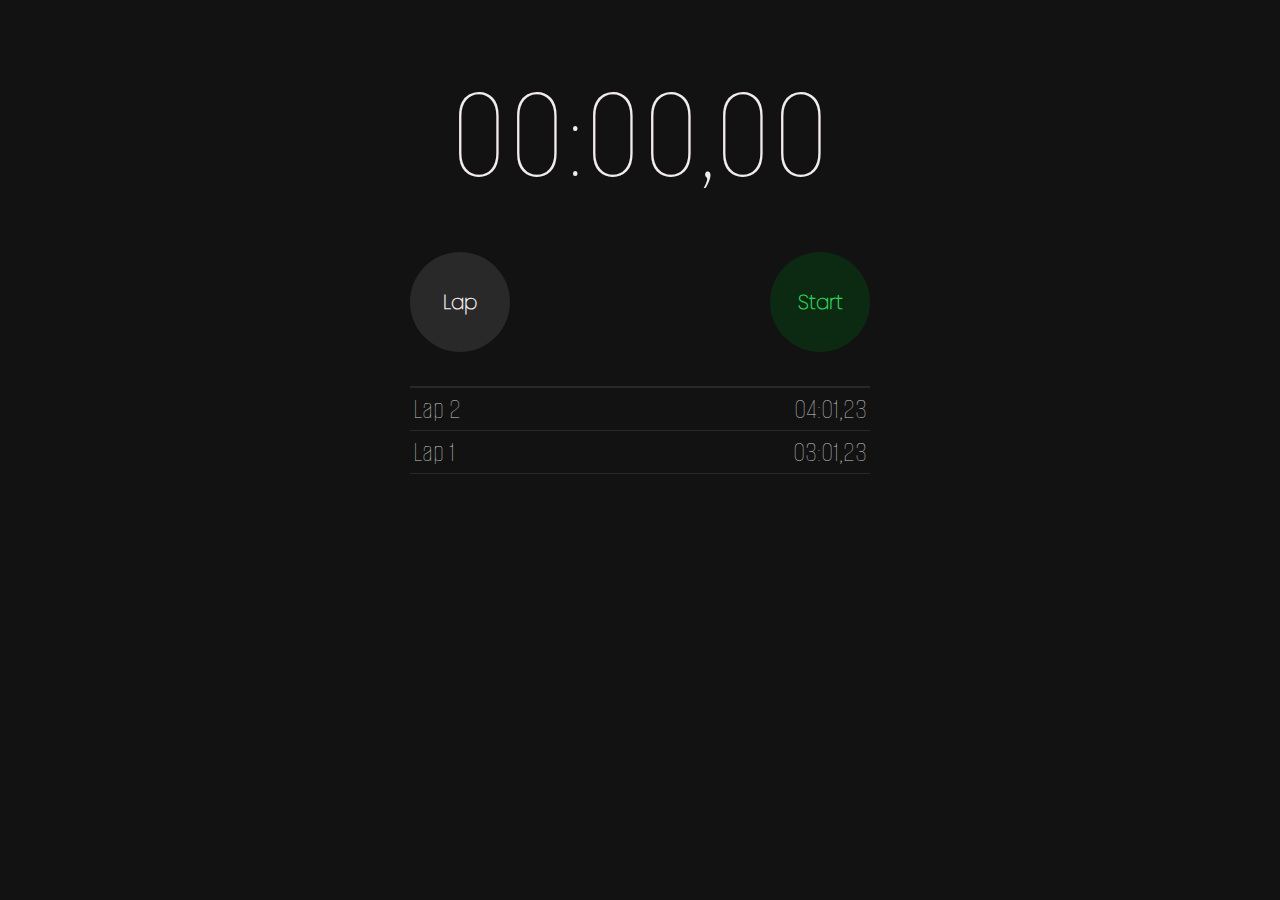
==== index.html @ 2b6213bd "full style" ====
<!DOCTYPE html>
<html lang="en">

<head>
    <meta charset="UTF-8">
    <meta http-equiv="X-UA-Compatible" content="IE=edge">
    <meta name="viewport" content="width=device-width, initial-scale=1.0">
    <title>stopwatch</title>
    <link rel="stylesheet" href="style.css">
</head>

<body>
    <div class="numbers">
        <span>00:00,00</span>
    </div>
    <button id="left-button">Lap</button>
    <button id="right-button">Start</button>
    <ul>
        <li>
            <span>Lap 2</span>
            <span>04:01,23</span>
        </li>
        <li>
            <span>Lap 1</span>
            <span>03:01,23</span>
        </li>
    </ul>
</body>

</html>
---- style.css ----
@font-face {
    font-family: Regular;
    src: url(fonts/AlumniSansPinstripe-Regular.ttf);
}

@font-face {
    font-family: Thin;
    src: url(fonts/Poppins-Thin.otf);
}

*{
    margin: 0;
    padding: 0;
    list-style: none;
    box-sizing: border-box;
}

body {
    background-color: #121212;
    display: grid;
    grid-template-columns: repeat(2, 1fr);
    grid-template-rows: repeat(3, 1fr);
    width: 100vw;
    align-items: center;
    justify-items: center;
    padding: 50px;
}

.numbers {
    color: #f3ecec;
    font-size: 140px;
    grid-column-start: 1;
    grid-column-end: 3;
    font-family: Regular;
}

#right-button, #left-button{
    color: #f3ecec;
    background-color: #2a2929;
    width: 100px;
    height: 100px;
    border: 0;
    border-radius: 50px;
    font-size: 20px;
    font-weight: 600;
    font-family: Thin;
}

#left-button {
    margin-right: 130px;
    justify-self: right;
}

#right-button {
    color: #2ED15A;
    background-color: #0C2A12; 
    margin-left: 130px;
    justify-self: left;
}

ul {
    border-top: 2px solid #2a2929;
    height: 100%;
    width: 460px;
    grid-column-start: 1;
    grid-column-end: 3;
}

ul li {
    color: #cccbcb;
    display: flex;
    justify-content: space-between;
    padding: 3px;
    font-size: 30px;
    font-family: Regular;
    border-bottom: 0.5px solid #2a2929;
}
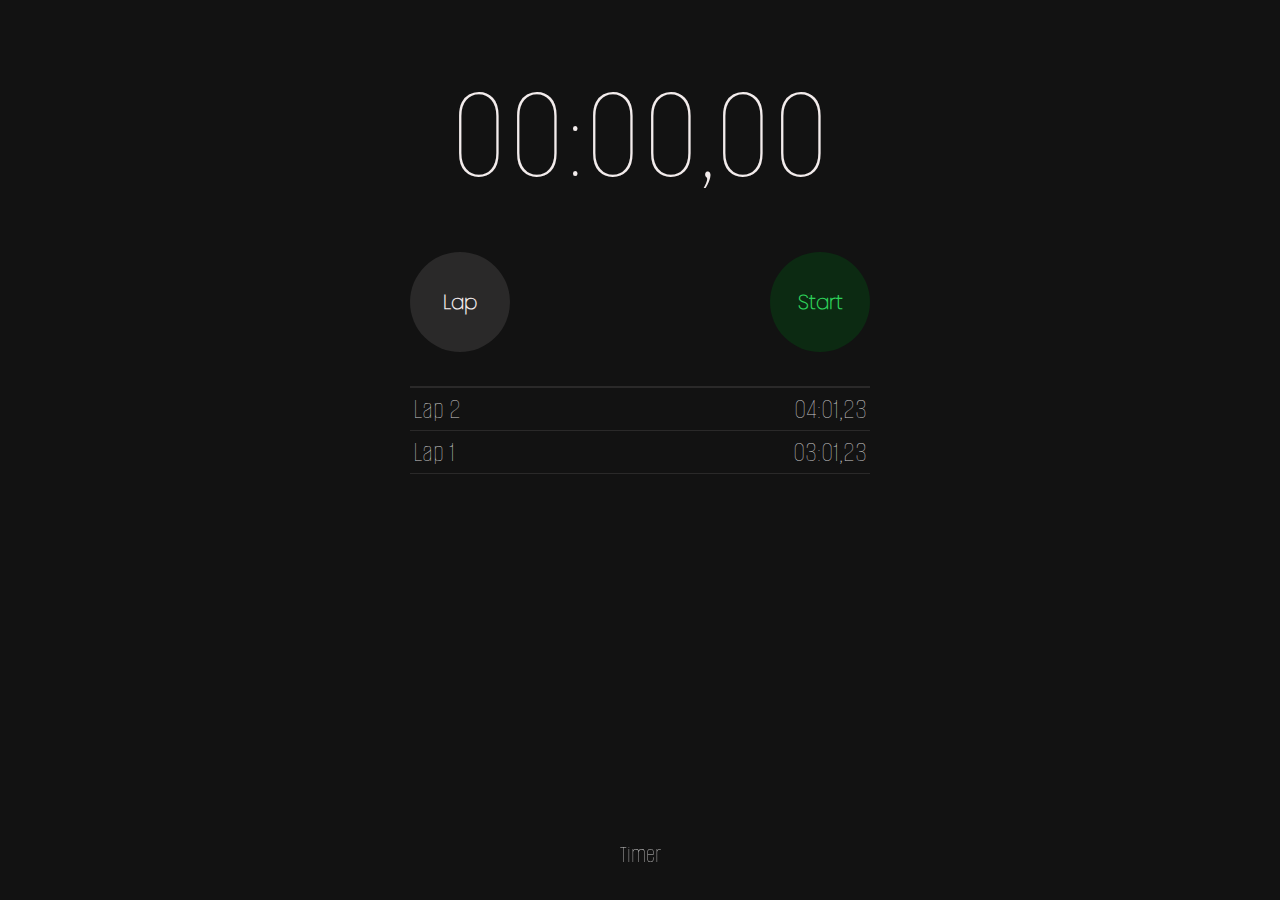
==== commit 3e1e807f: "the end with css" ====
--- a/index.html
+++ b/index.html
@@ -25,6 +25,8 @@
             <span>03:01,23</span>
         </li>
     </ul>
+    <div class="timer">
+        <a href="">Timer</a>
+    </div>
 </body>
-
 </html>--- a/style.css
+++ b/style.css
@@ -44,7 +44,16 @@
     font-size: 20px;
     font-weight: 600;
     font-family: Thin;
+    transition: 0.2s;
 }
+
+#right-button:hover, #left-button:hover {
+   filter: brightness(0.85); 
+}
+
+#right-button:active, #left-button:active {
+    filter: brightness(0.75); 
+ }
 
 #left-button {
     margin-right: 130px;
@@ -74,4 +83,17 @@
     font-size: 30px;
     font-family: Regular;
     border-bottom: 0.5px solid #2a2929;
+}
+
+.timer {
+    color: #cccbcb;
+    font-family: Regular;
+    font-size: 25px;
+    position: fixed;
+    bottom: 30px;
+}
+
+.timer a {
+    text-decoration: none;
+    color: #cccbcb;
 }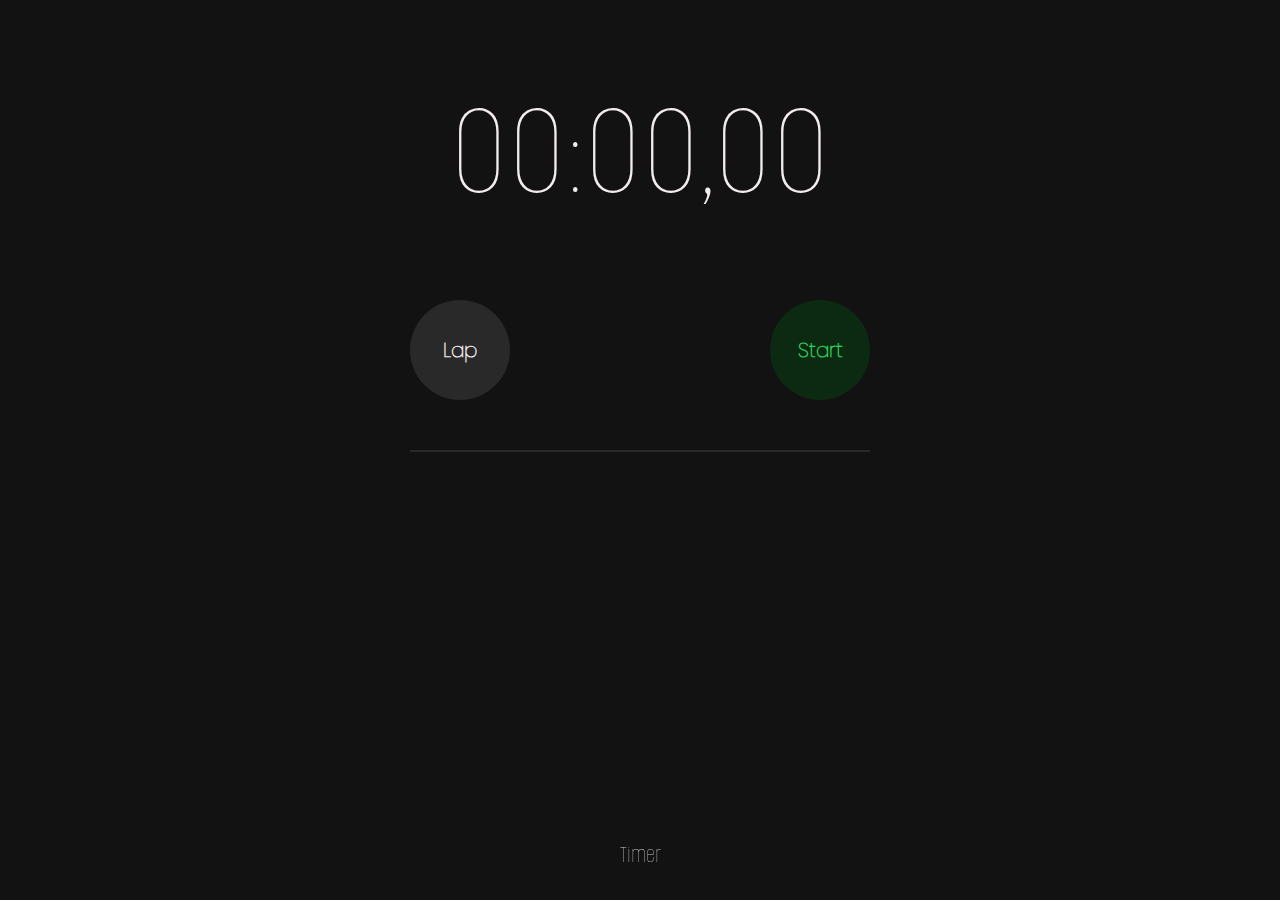
==== commit a6388ebd: "finished stopwatch" ====
--- a/index.html
+++ b/index.html
@@ -5,28 +5,23 @@
     <meta charset="UTF-8">
     <meta http-equiv="X-UA-Compatible" content="IE=edge">
     <meta name="viewport" content="width=device-width, initial-scale=1.0">
-    <title>stopwatch</title>
+    <title>Stopwatch</title>
     <link rel="stylesheet" href="style.css">
 </head>
 
 <body>
-    <div class="numbers">
+    <div class="clock">
         <span>00:00,00</span>
     </div>
-    <button id="left-button">Lap</button>
-    <button id="right-button">Start</button>
-    <ul>
-        <li>
-            <span>Lap 2</span>
-            <span>04:01,23</span>
-        </li>
-        <li>
-            <span>Lap 1</span>
-            <span>03:01,23</span>
-        </li>
+    <button id="left-button" class="lap">Lap</button>
+    <button id="right-button" class="start">Start</button>
+    <ul id="lap-list">
+        
     </ul>
     <div class="timer">
-        <a href="">Timer</a>
+        <a href="index2.html">Timer</a>
     </div>
+
+    <script src="script.js"></script>
 </body>
 </html>--- a/style.css
+++ b/style.css
@@ -8,7 +8,7 @@
     src: url(fonts/Poppins-Thin.otf);
 }
 
-*{
+* {
     margin: 0;
     padding: 0;
     list-style: none;
@@ -26,15 +26,17 @@
     padding: 50px;
 }
 
-.numbers {
+.clock {
     color: #f3ecec;
     font-size: 140px;
     grid-column-start: 1;
     grid-column-end: 3;
     font-family: Regular;
+    width: 380px;
 }
 
-#right-button, #left-button{
+#right-button,
+#left-button {
     color: #f3ecec;
     background-color: #2a2929;
     width: 100px;
@@ -47,32 +49,46 @@
     transition: 0.2s;
 }
 
-#right-button:hover, #left-button:hover {
-   filter: brightness(0.85); 
+#right-button:hover,
+#left-button:hover {
+    filter: brightness(0.85);
 }
 
-#right-button:active, #left-button:active {
-    filter: brightness(0.75); 
- }
+#right-button:active,
+#left-button:active {
+    filter: brightness(0.75);
+}
 
 #left-button {
     margin-right: 130px;
     justify-self: right;
 }
 
-#right-button {
-    color: #2ED15A;
-    background-color: #0C2A12; 
+.start {
+    color: #2ED15A !important;
+    background-color: #0C2A12 !important;
+    margin-left: 130px;
+    justify-self: left;
+}
+
+.stop {
+    color: #904441 !important;
+    background-color: #340E0B !important;
     margin-left: 130px;
     justify-self: left;
 }
 
 ul {
     border-top: 2px solid #2a2929;
-    height: 100%;
+    height: 200px;
     width: 460px;
     grid-column-start: 1;
     grid-column-end: 3;
+    overflow-y: scroll;
+}
+
+ul::-webkit-scrollbar { 
+    width: 0;
 }
 
 ul li {
